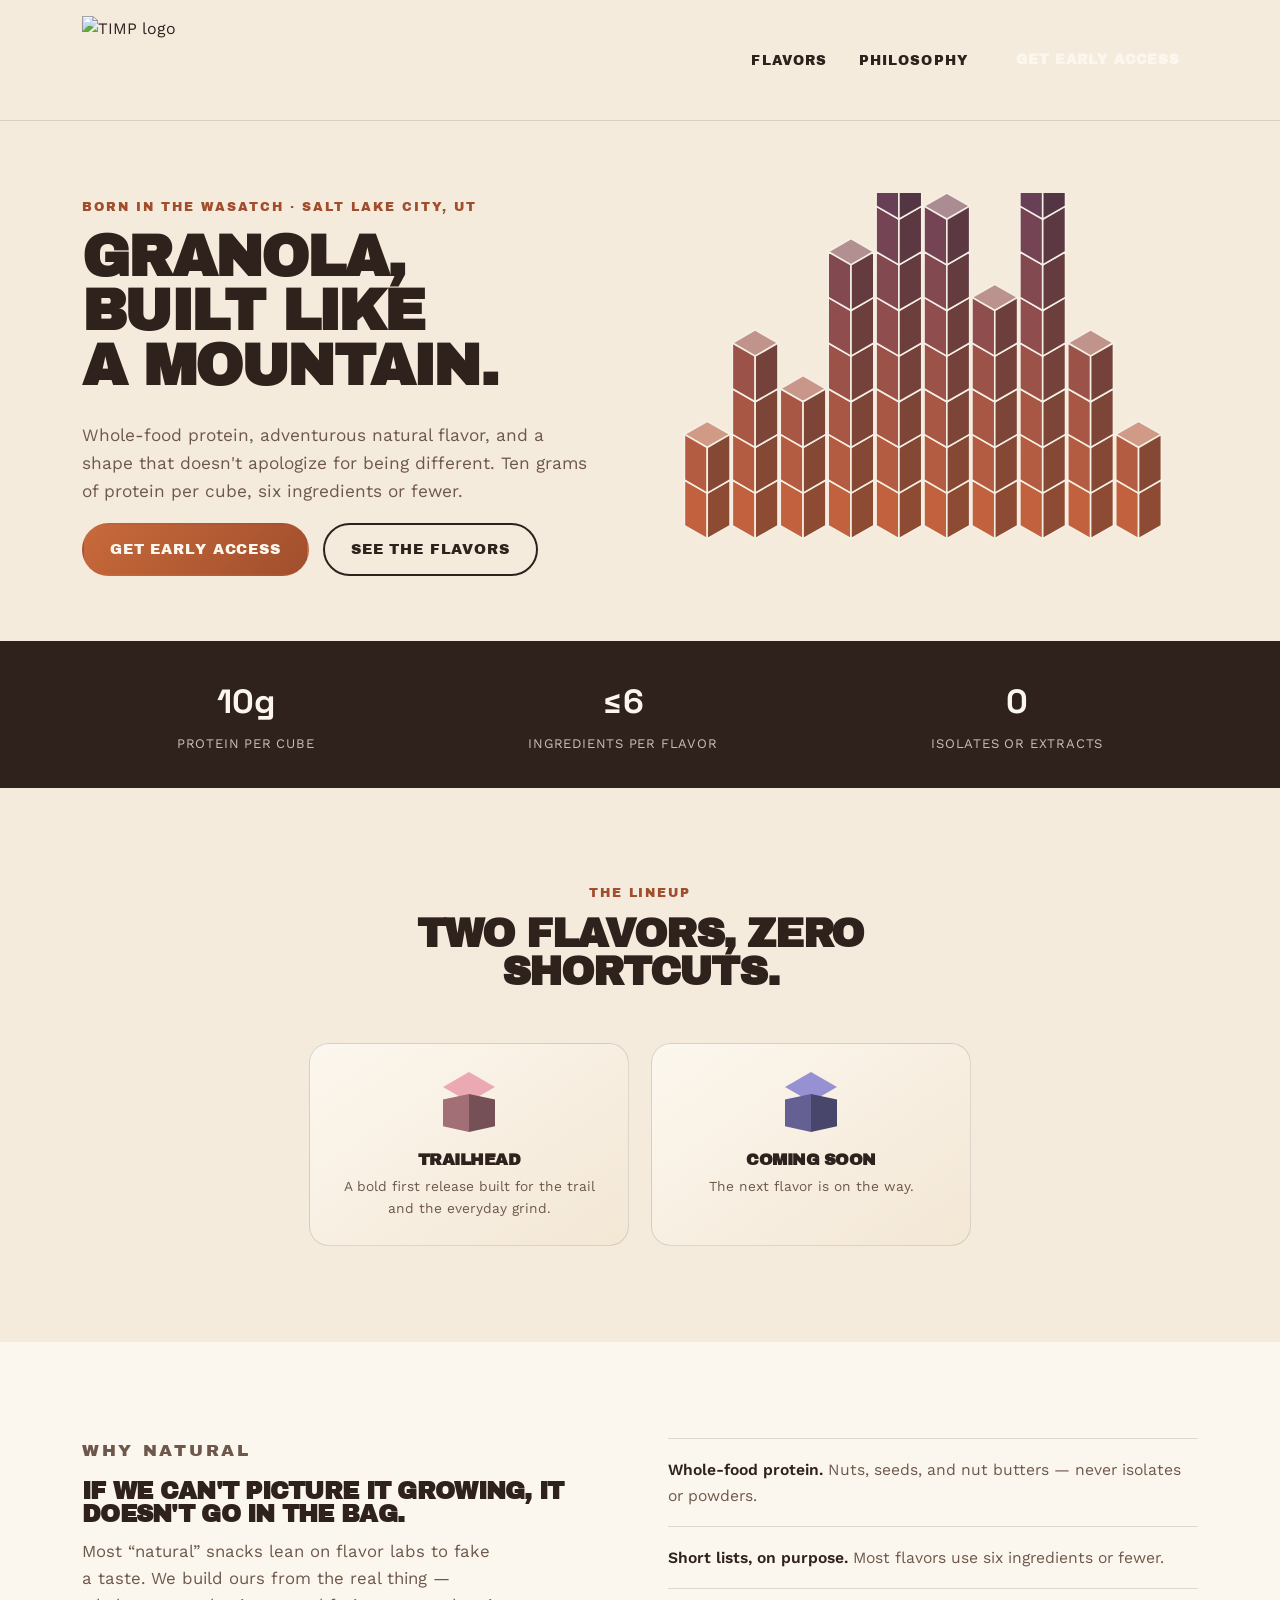
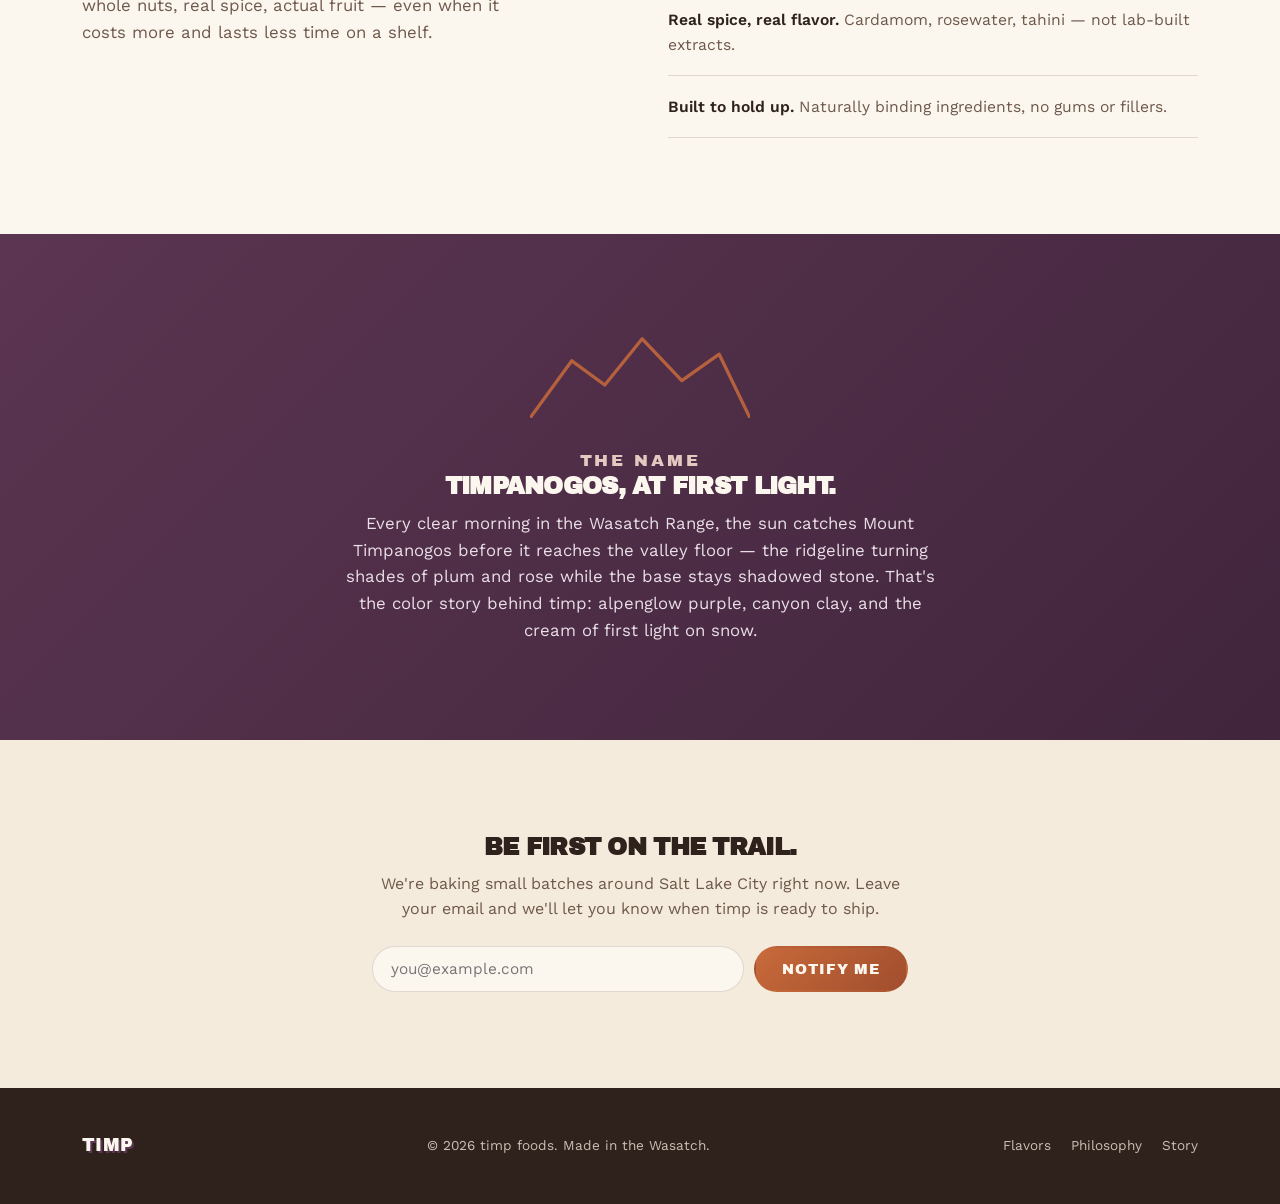
==== index.html @ e6276554 "Add files via upload" ====
<!DOCTYPE html>
<html lang="en">
  <head>
    <meta charset="UTF-8" />
    <meta name="viewport" content="width=device-width, initial-scale=1.0" />
    <title>timp — Natural Protein Granola Cubes</title>
    <meta name="description" content="timp builds bold, whole-food protein granola cubes with simple ingredients and mountain-born flavor." />
    <link rel="preconnect" href="https://fonts.googleapis.com" />
    <link rel="preconnect" href="https://fonts.gstatic.com" crossorigin />
    <link href="https://fonts.googleapis.com/css2?family=Archivo+Black&family=Space+Grotesk:wght@500;600;700&family=Work+Sans:wght@400;500;600&display=swap" rel="stylesheet" />
    <link rel="stylesheet" href="style.css" />
  </head>
  <body>
    <nav class="nav">
      <div class="nav-inner">
        <a href="index.html" class="logo-link" aria-label="TIMP home">
          <img src="assets/images/gallery/LogoWithBack.jpg" alt="TIMP logo" class="site-logo" />
        </a>
        <button class="nav-toggle" id="navToggle" aria-label="Toggle menu" aria-expanded="false">☰</button>
        <ul class="nav-links" id="navLinks">
          <li>
            <button type="button" aria-label="Flavors menu">Flavors</button>
            <div class="nav-dropdown">
              <a href="trailhead.html">Trailhead</a>
              <a href="coming-soon.html">Coming Soon</a>
            </div>
          </li>
          <li><a href="philosophy.html">Philosophy</a></li>
          <li><a href="early-access.html" class="nav-cta">Get Early Access</a></li>
        </ul>
      </div>
    </nav>

    <header class="hero" id="top">
      <div class="hero-inner">
        <div class="hero-copy">
          <p class="eyebrow">Born in the Wasatch · Salt Lake City, UT</p>
          <h1>Granola,<br />built like<br />a mountain.</h1>
          <p class="hero-sub">Whole-food protein, adventurous natural flavor, and a shape that doesn't apologize for being different. Ten grams of protein per cube, six ingredients or fewer.</p>
          <div class="hero-actions">
            <a href="#notify" class="btn btn-primary">Get Early Access</a>
            <a href="#flavors" class="btn btn-ghost">See the Flavors</a>
          </div>
        </div>
        <div class="hero-visual">
          <svg id="mountain-svg" viewBox="0 0 460 340" aria-hidden="true"></svg>
        </div>
      </div>
    </header>

    <section class="stats-strip">
      <div class="wrap">
        <div class="stat">
          <span class="stat-num">10g</span>
          <span class="stat-label">Protein per cube</span>
        </div>
        <div class="stat">
          <span class="stat-num">≤6</span>
          <span class="stat-label">Ingredients per flavor</span>
        </div>
        <div class="stat">
          <span class="stat-num">0</span>
          <span class="stat-label">Isolates or extracts</span>
        </div>
      </div>
    </section>

    <section class="flavors" id="flavors">
      <div class="wrap">
        <p class="eyebrow center reveal">The Lineup</p>
        <h2 class="section-title center reveal">Two flavors, zero shortcuts.</h2>
        <div class="flavor-grid">
          <article class="flavor-card reveal" style="--accent:#b47b84">
            <a href="trailhead.html">
              <div class="iso-cube"><i class="top"></i><i class="left"></i><i class="right"></i></div>
              <h3>Trailhead</h3>
              <p>A bold first release built for the trail and the everyday grind.</p>
            </a>
          </article>
          <article class="flavor-card reveal" style="--accent:#6f6ba3">
            <a href="coming-soon.html">
              <div class="iso-cube"><i class="top"></i><i class="left"></i><i class="right"></i></div>
              <h3>coming soon</h3>
              <p>The next flavor is on the way.</p>
            </a>
          </article>
        </div>
      </div>
    </section>

    <section class="philosophy" id="philosophy">
      <div class="philosophy-inner">
        <div class="philosophy-copy reveal">
          <p class="eyebrow">Why Natural</p>
          <h2>If we can't picture it growing, it doesn't go in the bag.</h2>
          <p>Most “natural” snacks lean on flavor labs to fake a taste. We build ours from the real thing — whole nuts, real spice, actual fruit — even when it costs more and lasts less time on a shelf.</p>
        </div>
        <ul class="philosophy-list reveal">
          <li><strong>Whole-food protein.</strong> Nuts, seeds, and nut butters — never isolates or powders.</li>
          <li><strong>Short lists, on purpose.</strong> Most flavors use six ingredients or fewer.</li>
          <li><strong>Real spice, real flavor.</strong> Cardamom, rosewater, tahini — not lab-built extracts.</li>
          <li><strong>Built to hold up.</strong> Naturally binding ingredients, no gums or fillers.</li>
        </ul>
      </div>
    </section>

    <section class="story" id="story">
      <div class="story-inner reveal">
        <svg class="story-peak" viewBox="0 0 200 80" aria-hidden="true">
          <polyline points="0,80 38,28 68,50 102,8 138,46 172,22 200,80" />
        </svg>
        <p class="eyebrow">The Name</p>
        <h2>Timpanogos, at first light.</h2>
        <p>Every clear morning in the Wasatch Range, the sun catches Mount Timpanogos before it reaches the valley floor — the ridgeline turning shades of plum and rose while the base stays shadowed stone. That's the color story behind timp: alpenglow purple, canyon clay, and the cream of first light on snow.</p>
      </div>
    </section>

    <section class="newsletter" id="notify">
      <div class="newsletter-inner reveal">
        <h2>Be first on the trail.</h2>
        <p>We're baking small batches around Salt Lake City right now. Leave your email and we'll let you know when timp is ready to ship.</p>
        <form id="notify-form">
          <input type="email" required placeholder="you@example.com" aria-label="Email address" id="notify-email" />
          <button type="submit" class="btn btn-primary">Notify Me</button>
        </form>
        <p class="form-success" id="formSuccess" hidden>You're on the list — we'll be in touch.</p>
      </div>
    </section>

    <footer class="footer">
      <div class="footer-inner">
        <span class="wordmark small">TIMP</span>
        <p>© 2026 timp foods. Made in the Wasatch.</p>
        <div class="footer-links">
          <a href="#flavors">Flavors</a>
          <a href="#philosophy">Philosophy</a>
          <a href="#story">Story</a>
        </div>
      </div>
    </footer>

    <script src="script.js"></script>
  </body>
</html>
---- style.css ----
:root {
  --cream: #f4ebdd;
  --cream-soft: #fcf7ee;
  --ink: #2f221d;
  --stone: #6e584c;
  --plum: #5b3551;
  --plum-deep: #41253d;
  --terracotta: #c86a3b;
  --terracotta-deep: #a14e2d;
  --line: rgba(47, 34, 29, 0.14);
  --shadow: rgba(65, 37, 61, 0.16);
  --max: 1180px;
}

* {
  box-sizing: border-box;
}

html {
  scroll-behavior: smooth;
}

body {
  margin: 0;
  background: var(--cream);
  color: var(--ink);
  font-family: "Work Sans", sans-serif;
  font-size: 16px;
  line-height: 1.6;
  -webkit-font-smoothing: antialiased;
}

h1,
h2,
h3 {
  font-family: "Archivo Black", sans-serif;
  margin: 0 0 0.5em;
  line-height: 0.95;
  letter-spacing: -0.03em;
  text-transform: uppercase;
}

p {
  margin: 0 0 1em;
}

a {
  color: inherit;
  text-decoration: none;
}
ul {
  margin: 0;
  padding: 0;
  list-style: none;
}
img,
svg {
  display: block;
  max-width: 100%;
}
a:focus-visible,
button:focus-visible,
input:focus-visible {
  outline: 3px solid var(--plum);
  outline-offset: 3px;
}

.wrap {
  max-width: var(--max);
  margin: 0 auto;
  padding: 0 32px;
}

.page-transition {
  position: fixed;
  inset: 0;
  z-index: 1000;
  pointer-events: none;
  background: linear-gradient(135deg, rgba(245, 239, 228, 0.96), rgba(251, 247, 239, 0.98));
  opacity: 0;
  transition: opacity 0.45s cubic-bezier(0.22, 1, 0.36, 1);
}

.page-transition.is-active {
  opacity: 1;
  pointer-events: auto;
}

.eyebrow {
  font-family: "Archivo Black", sans-serif;
  font-weight: 400;
  font-size: 0.78rem;
  letter-spacing: 0.16em;
  text-transform: uppercase;
  color: var(--terracotta-deep);
  margin: 0 0 0.9em;
}

.eyebrow.center {
  text-align: center;
}

.wordmark {
  font-family: "Archivo Black", sans-serif;
  font-size: 1.5rem;
  letter-spacing: 0.02em;
  color: var(--cream-soft);
  text-shadow: 3px 3px 0 var(--plum);
  display: inline-block;
}

.wordmark.small {
  font-size: 1.1rem;
  text-shadow: 2px 2px 0 var(--plum);
  color: var(--cream-soft);
}

.logo-link {
  display: inline-flex;
  align-items: center;
  background: transparent;
}

.site-logo {
  height: 88px;
  width: auto;
  display: block;
  background: transparent;
  object-fit: contain;
}

.nav {
  position: sticky;
  top: 0;
  z-index: 50;
  background: rgba(244, 235, 221, 0.94);
  backdrop-filter: blur(6px);
  border-bottom: 1px solid var(--line);
}

.nav-inner {
  max-width: var(--max);
  margin: 0 auto;
  padding: 16px 32px;
  display: flex;
  align-items: center;
  justify-content: space-between;
}

.nav-links {
  display: flex;
  align-items: center;
  gap: 28px;
}

.nav-links > li {
  position: relative;
  list-style: none;
}

.nav-links a,
.nav-links button {
  font-family: "Archivo Black", sans-serif;
  font-size: 0.84rem;
  font-weight: 400;
  letter-spacing: 0.08em;
  text-transform: uppercase;
  color: var(--ink);
  padding: 6px 2px;
  border-bottom: 2px solid transparent;
  transition: border-color 0.2s ease;
  background: none;
  border: none;
  cursor: pointer;
}

.nav-links a:hover,
.nav-links > li:hover > button {
  border-color: var(--terracotta);
}

.nav-dropdown {
  position: absolute;
  top: calc(100% + 10px);
  left: 50%;
  transform: translateX(-50%);
  background: var(--cream-soft);
  border: 1px solid var(--line);
  border-radius: 14px;
  padding: 10px 12px;
  display: flex;
  flex-direction: column;
  gap: 8px;
  min-width: 180px;
  box-shadow: 0 14px 30px -18px var(--shadow);
  opacity: 0;
  visibility: hidden;
  transition: opacity 0.2s ease, visibility 0.2s ease;
}

.nav-links > li:hover .nav-dropdown,
.nav-links > li:focus-within .nav-dropdown {
  opacity: 1;
  visibility: visible;
}

.nav-dropdown a {
  display: block;
  padding: 6px 8px;
  border-radius: 8px;
  font-size: 0.76rem;
  letter-spacing: 0.06em;
  white-space: nowrap;
}

.nav-dropdown a:hover {
  background: rgba(200, 106, 59, 0.12);
  border-color: transparent;
}

.nav-cta {
  background: linear-gradient(135deg, var(--terracotta) 0%, var(--terracotta-deep) 100%);
  color: var(--cream-soft) !important;
  padding: 9px 18px !important;
  border-radius: 999px;
  border-bottom: none !important;
  font-weight: 600 !important;
  display: inline-flex;
  align-items: center;
  justify-content: center;
}

.nav-cta:hover {
  background: var(--plum-deep);
}

.nav-toggle {
  display: none;
  background: none;
  border: none;
  font-size: 1.4rem;
  cursor: pointer;
  color: var(--ink);
}

.hero {
  padding: 72px 0 40px;
}

.hero-inner {
  max-width: var(--max);
  margin: 0 auto;
  padding: 0 32px;
  display: grid;
  grid-template-columns: 1.05fr 1fr;
  gap: 40px;
  align-items: center;
}

.hero h1 {
  font-size: clamp(2.4rem, 5vw, 3.6rem);
  font-weight: 700;
  color: var(--ink);
}

.hero-sub {
  font-size: 1.08rem;
  color: var(--stone);
  max-width: 46ch;
}

.hero-actions {
  display: flex;
  gap: 14px;
  flex-wrap: wrap;
  margin-top: 8px;
}

.btn {
  display: inline-block;
  padding: 13px 26px;
  border-radius: 999px;
  font-family: "Archivo Black", sans-serif;
  font-weight: 400;
  font-size: 0.9rem;
  letter-spacing: 0.06em;
  text-transform: uppercase;
  transition: transform 0.15s ease, background 0.2s ease;
  border: 2px solid transparent;
}

.btn:hover {
  transform: translateY(-2px);
}

.btn-primary {
  background: linear-gradient(135deg, var(--terracotta) 0%, var(--terracotta-deep) 100%);
  color: var(--cream-soft);
}

.btn-primary:hover {
  background: var(--plum-deep);
}

.btn-ghost {
  border-color: var(--ink);
  color: var(--ink);
}

.btn-ghost:hover {
  border-color: var(--plum);
  color: var(--plum);
}

.hero-visual {
  position: relative;
}

#mountain-svg {
  width: 100%;
  height: auto;
}

.stats-strip {
  background: var(--ink);
  color: var(--cream-soft);
  padding: 34px 0;
  margin-top: 20px;
}

.stats-strip .wrap {
  display: flex;
  justify-content: space-around;
  flex-wrap: wrap;
  gap: 24px;
  text-align: center;
}

.stat-num {
  display: block;
  font-family: "Space Grotesk", sans-serif;
  font-weight: 700;
  font-size: 2.1rem;
  color: var(--cream-soft);
}

.stat-label {
  display: block;
  font-size: 0.82rem;
  letter-spacing: 0.06em;
  text-transform: uppercase;
  color: #c9bfb2;
  margin-top: 4px;
}

.flavors,
.philosophy,
.story,
.newsletter {
  padding: 96px 0;
}

.section-title {
  font-size: clamp(1.8rem, 3.4vw, 2.5rem);
  max-width: 18ch;
  margin-left: auto;
  margin-right: auto;
}

.section-title.center {
  text-align: center;
}

.flavor-grid {
  margin-top: 52px;
  display: grid;
  grid-template-columns: repeat(2, minmax(240px, 320px));
  gap: 22px;
  justify-content: center;
  align-items: stretch;
}

.flavor-card {
  background: linear-gradient(145deg, var(--cream-soft), #f3e7d5);
  border: 1px solid var(--line);
  border-radius: 20px;
  padding: 28px 20px 26px;
  text-align: center;
  transition: transform 0.25s ease, box-shadow 0.25s ease;
}

.flavor-card:hover {
  transform: translateY(-6px) rotate(-0.4deg);
  box-shadow: 0 18px 30px -18px var(--shadow);
}

.flavor-card a {
  display: block;
  color: inherit;
}

.flavor-card h3 {
  font-size: 1.02rem;
  margin-bottom: 8px;
  color: var(--ink);
}

.flavor-card p {
  font-size: 0.86rem;
  color: var(--stone);
  margin: 0;
}

.iso-cube {
  width: 52px;
  height: 60px;
  position: relative;
  margin: 0 auto 20px;
}

.iso-cube i {
  position: absolute;
  display: block;
  background: var(--accent, var(--terracotta));
}

.iso-cube .top {
  width: 52px;
  height: 30px;
  top: 0;
  left: 0;
  clip-path: polygon(50% 0, 100% 50%, 50% 100%, 0 50%);
  filter: brightness(1.35) saturate(0.85);
}

.iso-cube .left {
  width: 26px;
  height: 38px;
  top: 22px;
  left: 0;
  clip-path: polygon(0 15%, 100% 0, 100% 100%, 0 85%);
  filter: brightness(0.9);
}

.iso-cube .right {
  width: 26px;
  height: 38px;
  top: 22px;
  left: 26px;
  clip-path: polygon(0 0, 100% 15%, 100% 85%, 0 100%);
  filter: brightness(0.65);
}

.philosophy {
  background: var(--cream-soft);
}

.philosophy-inner {
  max-width: var(--max);
  margin: 0 auto;
  padding: 0 32px;
  display: grid;
  grid-template-columns: 1fr 1fr;
  gap: 56px;
  align-items: start;
}

.philosophy-copy p {
  color: var(--stone);
  font-size: 1.05rem;
  max-width: 42ch;
}

.philosophy-list li {
  padding: 18px 0;
  border-top: 1px solid var(--line);
  font-size: 0.98rem;
  color: var(--stone);
}

.philosophy-list li:last-child {
  border-bottom: 1px solid var(--line);
}

.philosophy-list strong {
  color: var(--ink);
  font-weight: 600;
}

.story {
  background: linear-gradient(135deg, var(--plum) 0%, var(--plum-deep) 100%);
  color: var(--cream-soft);
}

.story-inner {
  max-width: 760px;
  margin: 0 auto;
  padding: 0 32px;
  text-align: center;
}

.story .eyebrow {
  color: #e3c9c0;
}

.story h2 {
  color: var(--cream-soft);
}

.story p {
  color: #e9dfe6;
  font-size: 1.05rem;
  max-width: 60ch;
  margin: 0 auto;
}

.story-peak {
  width: 220px;
  margin: 0 auto 30px;
  opacity: 0.85;
}

.story-peak polyline {
  fill: none;
  stroke: var(--terracotta);
  stroke-width: 3;
  stroke-linejoin: round;
  stroke-linecap: round;
}

.newsletter-inner {
  max-width: 600px;
  margin: 0 auto;
  padding: 0 32px;
  text-align: center;
}

.newsletter p {
  color: var(--stone);
}

#notify-form {
  display: flex;
  gap: 10px;
  margin-top: 24px;
  flex-wrap: wrap;
  justify-content: center;
}

#notify-form input {
  flex: 1;
  min-width: 220px;
  padding: 13px 18px;
  border-radius: 999px;
  border: 1px solid var(--line);
  background: var(--cream-soft);
  font-family: inherit;
  font-size: 0.96rem;
  color: var(--ink);
}

.form-success {
  margin-top: 16px;
  color: var(--terracotta-deep);
  font-weight: 600;
}

.footer {
  background: var(--ink);
  color: #c9bfb2;
  padding: 44px 0;
}

.footer-inner {
  max-width: var(--max);
  margin: 0 auto;
  padding: 0 32px;
  display: flex;
  align-items: center;
  justify-content: space-between;
  flex-wrap: wrap;
  gap: 18px;
}

.footer-inner p {
  margin: 0;
  font-size: 0.85rem;
}

.footer-links {
  display: flex;
  gap: 20px;
}

.footer-links a {
  font-size: 0.85rem;
}

.footer-links a:hover {
  color: var(--cream-soft);
}

.reveal {
  opacity: 0;
  transform: translateY(24px);
  transition: opacity 0.7s ease, transform 0.7s ease;
}

.reveal.is-visible {
  opacity: 1;
  transform: none;
}

@media (prefers-reduced-motion: reduce) {
  html {
    scroll-behavior: auto;
  }

  .reveal {
    opacity: 1;
    transform: none;
    transition: none;
  }

  .btn:hover {
    transform: none;
  }
}

@media (max-width: 980px) {
  .hero-inner {
    grid-template-columns: 1fr;
  }

  .hero-visual {
    order: -1;
    max-width: 380px;
    margin: 0 auto;
  }

  .philosophy-inner {
    grid-template-columns: 1fr;
  }

  .flavor-grid {
    grid-template-columns: repeat(3, 1fr);
  }
}

@media (max-width: 720px) {
  .nav-links {
    position: absolute;
    top: 100%;
    left: 0;
    right: 0;
    background: var(--cream);
    flex-direction: column;
    align-items: flex-start;
    padding: 18px 32px 26px;
    border-bottom: 1px solid var(--line);
    display: none;
    gap: 16px;
  }

  .nav-links.open {
    display: flex;
  }

  .nav-toggle {
    display: block;
  }

  .flavor-grid {
    grid-template-columns: repeat(2, 1fr);
  }

  .stats-strip .wrap {
    gap: 30px;
  }
}

@media (max-width: 480px) {
  .flavor-grid {
    grid-template-columns: 1fr;
  }

  .wrap {
    padding: 0 20px;
  }

  .hero-inner,
  .philosophy-inner,
  .story-inner,
  .newsletter-inner,
  .nav-inner,
  .footer-inner {
    padding-left: 20px;
    padding-right: 20px;
  }
}
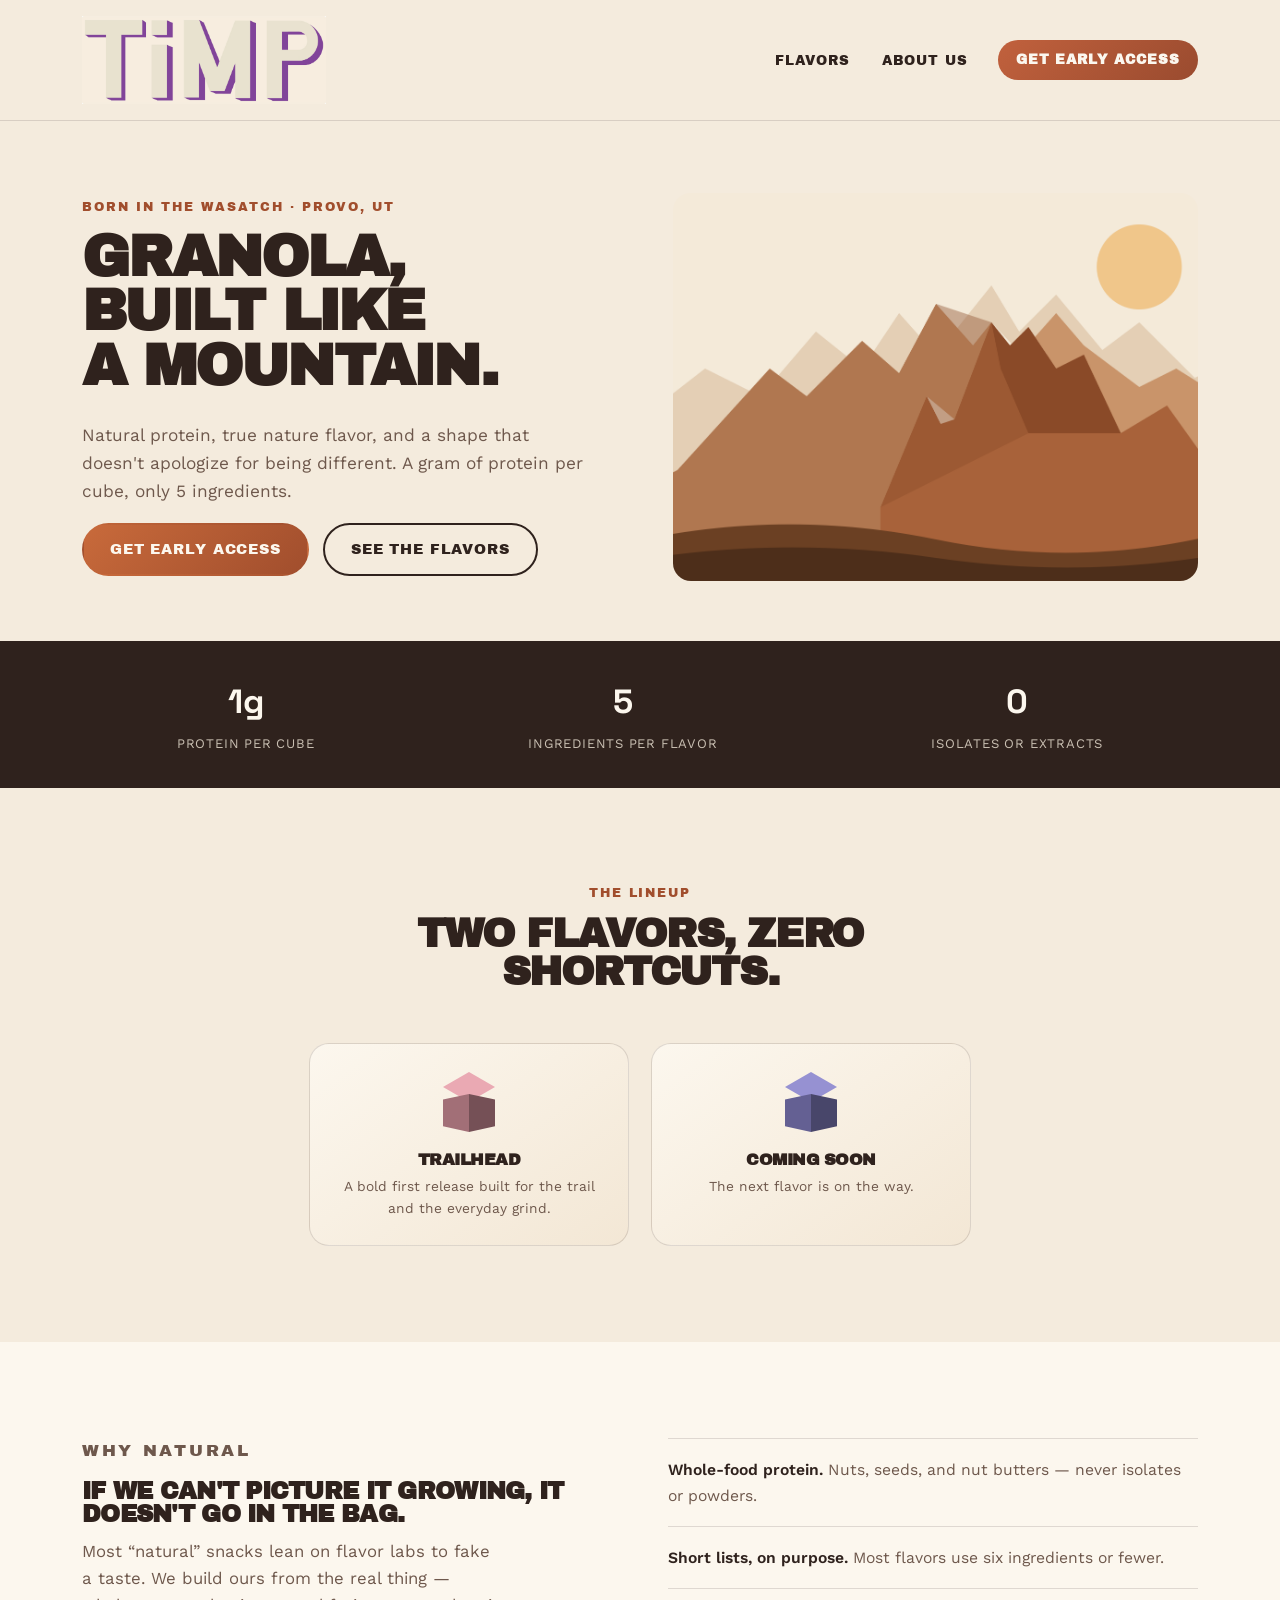
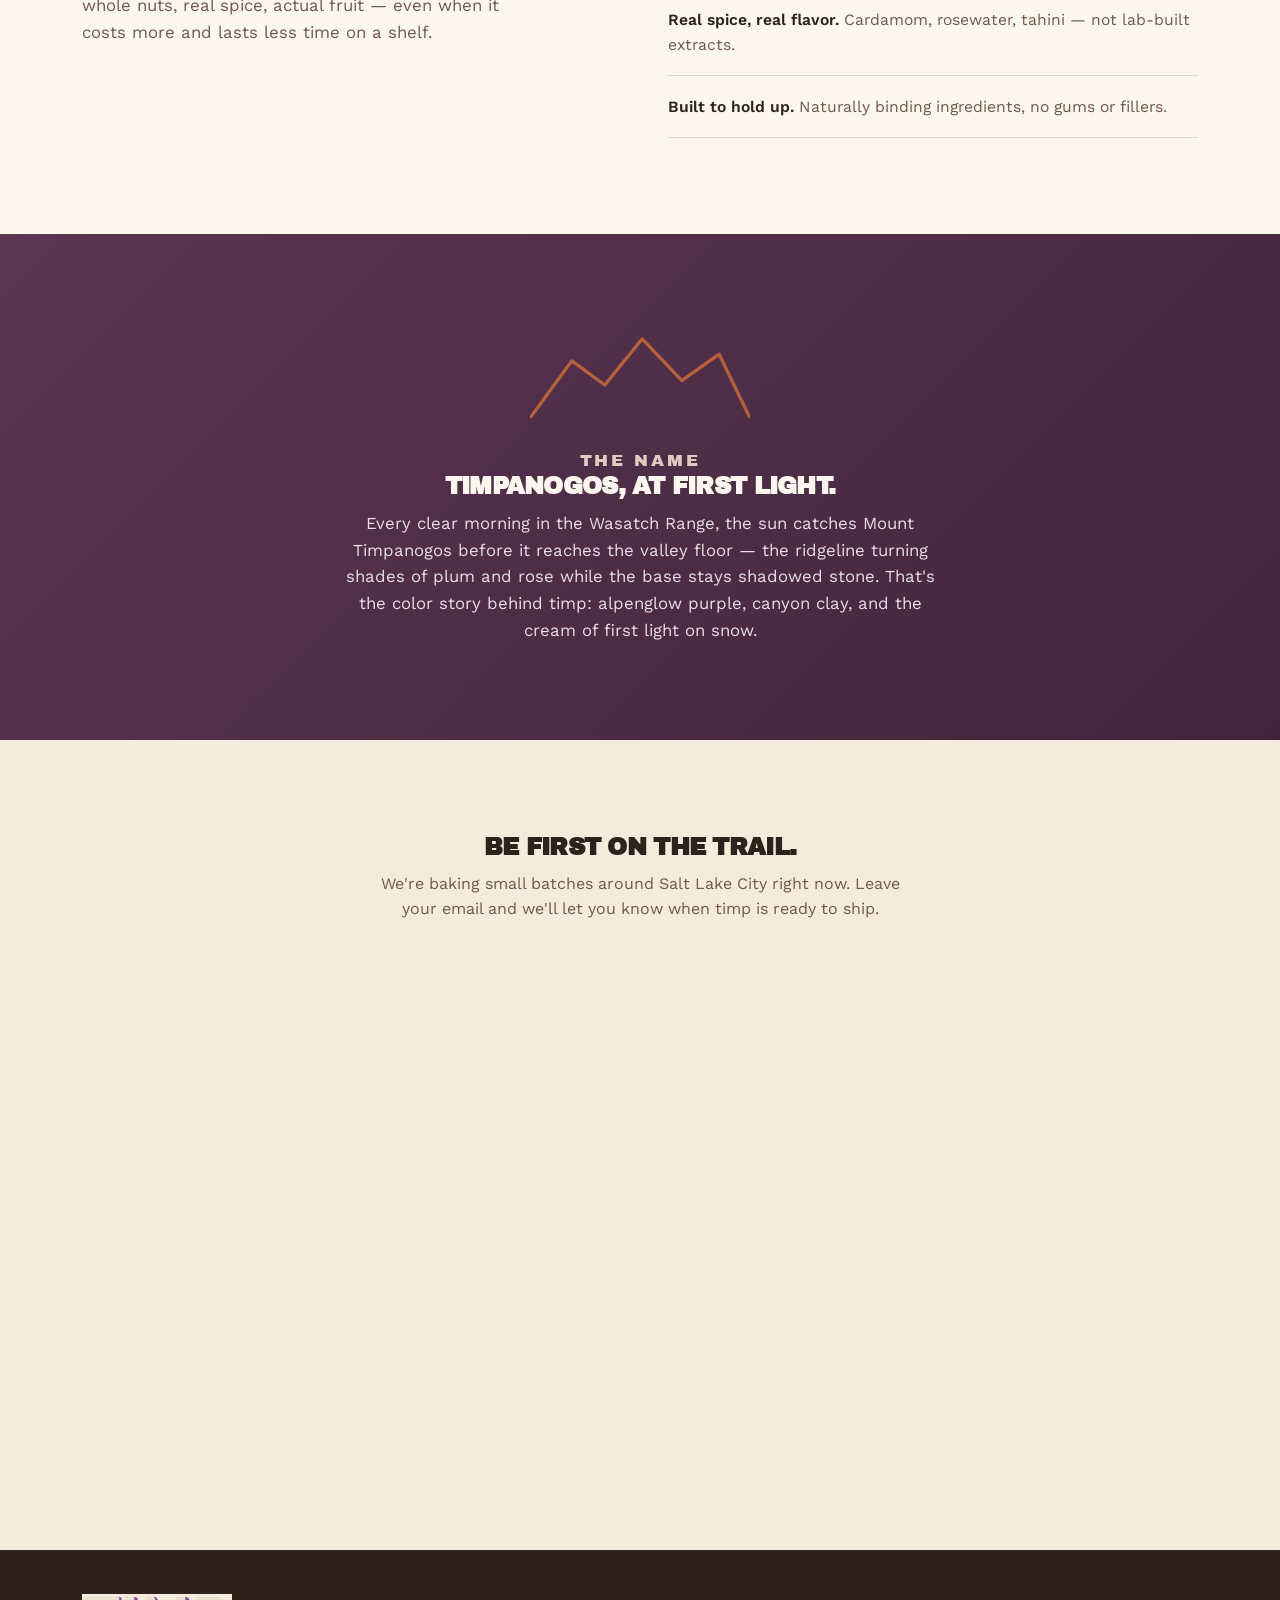
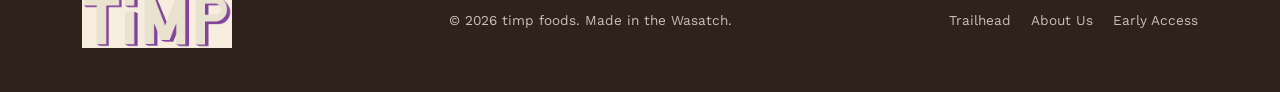
==== commit 7fc40ad1: "Add files via upload" ====
--- a/index.html
+++ b/index.html
@@ -1,22 +1,39 @@
-<!DOCTYPE html>
+<!doctype html>
 <html lang="en">
   <head>
     <meta charset="UTF-8" />
     <meta name="viewport" content="width=device-width, initial-scale=1.0" />
     <title>timp — Natural Protein Granola Cubes</title>
-    <meta name="description" content="timp builds bold, whole-food protein granola cubes with simple ingredients and mountain-born flavor." />
+    <meta
+      name="description"
+      content="timp builds bold, whole-food protein granola cubes with simple ingredients and mountain-born flavor."
+    />
     <link rel="preconnect" href="https://fonts.googleapis.com" />
     <link rel="preconnect" href="https://fonts.gstatic.com" crossorigin />
-    <link href="https://fonts.googleapis.com/css2?family=Archivo+Black&family=Space+Grotesk:wght@500;600;700&family=Work+Sans:wght@400;500;600&display=swap" rel="stylesheet" />
-    <link rel="stylesheet" href="style.css" />
+    <link
+      href="https://fonts.googleapis.com/css2?family=Archivo+Black&family=Space+Grotesk:wght@500;600;700&family=Work+Sans:wght@400;500;600&display=swap"
+      rel="stylesheet"
+    />
+    <link rel="stylesheet" href="assets/css/style.css" />
   </head>
   <body>
     <nav class="nav">
       <div class="nav-inner">
         <a href="index.html" class="logo-link" aria-label="TIMP home">
-          <img src="assets/images/gallery/LogoWithBack.jpg" alt="TIMP logo" class="site-logo" />
+          <img
+            src="./assets/images/gallery/LogoWithBack.jpg"
+            alt="TIMP logo"
+            class="site-logo"
+          />
         </a>
-        <button class="nav-toggle" id="navToggle" aria-label="Toggle menu" aria-expanded="false">☰</button>
+        <button
+          class="nav-toggle"
+          id="navToggle"
+          aria-label="Toggle menu"
+          aria-expanded="false"
+        >
+          ☰
+        </button>
         <ul class="nav-links" id="navLinks">
           <li>
             <button type="button" aria-label="Flavors menu">Flavors</button>
@@ -25,8 +42,10 @@
               <a href="coming-soon.html">Coming Soon</a>
             </div>
           </li>
-          <li><a href="philosophy.html">Philosophy</a></li>
-          <li><a href="early-access.html" class="nav-cta">Get Early Access</a></li>
+          <li><a href="about-us.html">About Us</a></li>
+          <li>
+            <a href="early-access.html" class="nav-cta">Get Early Access</a>
+          </li>
         </ul>
       </div>
     </nav>
@@ -34,16 +53,26 @@
     <header class="hero" id="top">
       <div class="hero-inner">
         <div class="hero-copy">
-          <p class="eyebrow">Born in the Wasatch · Salt Lake City, UT</p>
+          <p class="eyebrow">Born in the Wasatch · Provo, UT</p>
           <h1>Granola,<br />built like<br />a mountain.</h1>
-          <p class="hero-sub">Whole-food protein, adventurous natural flavor, and a shape that doesn't apologize for being different. Ten grams of protein per cube, six ingredients or fewer.</p>
+          <p class="hero-sub">
+            Natural protein, true nature flavor, and a shape that
+            doesn't apologize for being different. A gram of protein per
+            cube, only 5 ingredients.
+          </p>
           <div class="hero-actions">
             <a href="#notify" class="btn btn-primary">Get Early Access</a>
             <a href="#flavors" class="btn btn-ghost">See the Flavors</a>
           </div>
         </div>
         <div class="hero-visual">
-          <svg id="mountain-svg" viewBox="0 0 460 340" aria-hidden="true"></svg>
+          <div class="hero-illustration" id="mountain-illustration-wrap">
+            <img
+              id="mountain-illustration"
+              src="./assets/images/gallery/mount_timpanogos_illustration.png"
+              alt="Illustration of Mount Timpanogos"
+            />
+          </div>
         </div>
       </div>
     </header>
@@ -51,11 +80,11 @@
     <section class="stats-strip">
       <div class="wrap">
         <div class="stat">
-          <span class="stat-num">10g</span>
+          <span class="stat-num">1g</span>
           <span class="stat-label">Protein per cube</span>
         </div>
         <div class="stat">
-          <span class="stat-num">≤6</span>
+          <span class="stat-num">5</span>
           <span class="stat-label">Ingredients per flavor</span>
         </div>
         <div class="stat">
@@ -68,18 +97,26 @@
     <section class="flavors" id="flavors">
       <div class="wrap">
         <p class="eyebrow center reveal">The Lineup</p>
-        <h2 class="section-title center reveal">Two flavors, zero shortcuts.</h2>
+        <h2 class="section-title center reveal">
+          Two flavors, zero shortcuts.
+        </h2>
         <div class="flavor-grid">
-          <article class="flavor-card reveal" style="--accent:#b47b84">
+          <article class="flavor-card reveal" style="--accent: #b47b84">
             <a href="trailhead.html">
-              <div class="iso-cube"><i class="top"></i><i class="left"></i><i class="right"></i></div>
+              <div class="iso-cube">
+                <i class="top"></i><i class="left"></i><i class="right"></i>
+              </div>
               <h3>Trailhead</h3>
-              <p>A bold first release built for the trail and the everyday grind.</p>
+              <p>
+                A bold first release built for the trail and the everyday grind.
+              </p>
             </a>
           </article>
-          <article class="flavor-card reveal" style="--accent:#6f6ba3">
+          <article class="flavor-card reveal" style="--accent: #6f6ba3">
             <a href="coming-soon.html">
-              <div class="iso-cube"><i class="top"></i><i class="left"></i><i class="right"></i></div>
+              <div class="iso-cube">
+                <i class="top"></i><i class="left"></i><i class="right"></i>
+              </div>
               <h3>coming soon</h3>
               <p>The next flavor is on the way.</p>
             </a>
@@ -93,13 +130,29 @@
         <div class="philosophy-copy reveal">
           <p class="eyebrow">Why Natural</p>
           <h2>If we can't picture it growing, it doesn't go in the bag.</h2>
-          <p>Most “natural” snacks lean on flavor labs to fake a taste. We build ours from the real thing — whole nuts, real spice, actual fruit — even when it costs more and lasts less time on a shelf.</p>
+          <p>
+            Most “natural” snacks lean on flavor labs to fake a taste. We build
+            ours from the real thing — whole nuts, real spice, actual fruit —
+            even when it costs more and lasts less time on a shelf.
+          </p>
         </div>
         <ul class="philosophy-list reveal">
-          <li><strong>Whole-food protein.</strong> Nuts, seeds, and nut butters — never isolates or powders.</li>
-          <li><strong>Short lists, on purpose.</strong> Most flavors use six ingredients or fewer.</li>
-          <li><strong>Real spice, real flavor.</strong> Cardamom, rosewater, tahini — not lab-built extracts.</li>
-          <li><strong>Built to hold up.</strong> Naturally binding ingredients, no gums or fillers.</li>
+          <li>
+            <strong>Whole-food protein.</strong> Nuts, seeds, and nut butters —
+            never isolates or powders.
+          </li>
+          <li>
+            <strong>Short lists, on purpose.</strong> Most flavors use six
+            ingredients or fewer.
+          </li>
+          <li>
+            <strong>Real spice, real flavor.</strong> Cardamom, rosewater,
+            tahini — not lab-built extracts.
+          </li>
+          <li>
+            <strong>Built to hold up.</strong> Naturally binding ingredients, no
+            gums or fillers.
+          </li>
         </ul>
       </div>
     </section>
@@ -111,34 +164,61 @@
         </svg>
         <p class="eyebrow">The Name</p>
         <h2>Timpanogos, at first light.</h2>
-        <p>Every clear morning in the Wasatch Range, the sun catches Mount Timpanogos before it reaches the valley floor — the ridgeline turning shades of plum and rose while the base stays shadowed stone. That's the color story behind timp: alpenglow purple, canyon clay, and the cream of first light on snow.</p>
+        <p>
+          Every clear morning in the Wasatch Range, the sun catches Mount
+          Timpanogos before it reaches the valley floor — the ridgeline turning
+          shades of plum and rose while the base stays shadowed stone. That's
+          the color story behind timp: alpenglow purple, canyon clay, and the
+          cream of first light on snow.
+        </p>
       </div>
     </section>
 
     <section class="newsletter" id="notify">
       <div class="newsletter-inner reveal">
         <h2>Be first on the trail.</h2>
-        <p>We're baking small batches around Salt Lake City right now. Leave your email and we'll let you know when timp is ready to ship.</p>
-        <form id="notify-form">
-          <input type="email" required placeholder="you@example.com" aria-label="Email address" id="notify-email" />
-          <button type="submit" class="btn btn-primary">Notify Me</button>
-        </form>
-        <p class="form-success" id="formSuccess" hidden>You're on the list — we'll be in touch.</p>
+        <p>
+          We're baking small batches around Salt Lake City right now. Leave your
+          email and we'll let you know when timp is ready to ship.
+        </p>
+        <iframe
+          id="early-access-iframe"
+          src="https://docs.google.com/forms/d/e/1FAIpQLSfeDyH7NZkZVsuk_cM3lHuc6BqyBCorw8DBZTgqYloHPkEe4w/viewform?embedded=true"
+          width="100%"
+          height="420"
+          frameborder="0"
+          marginheight="0"
+          marginwidth="0"
+          title="TIMP early access signup"
+          style="
+            max-width: 640px;
+            border: 0;
+            border-radius: 18px;
+            margin: 24px auto 0;
+          "
+          >Loading…</iframe
+        >
       </div>
     </section>
 
     <footer class="footer">
       <div class="footer-inner">
-        <span class="wordmark small">TIMP</span>
+        <a href="index.html" class="footer-brand" aria-label="TIMP home">
+          <img
+            src="./assets/images/gallery/LogoWithBack.jpg"
+            alt="TIMP logo"
+            class="footer-logo"
+          />
+        </a>
         <p>© 2026 timp foods. Made in the Wasatch.</p>
         <div class="footer-links">
-          <a href="#flavors">Flavors</a>
-          <a href="#philosophy">Philosophy</a>
-          <a href="#story">Story</a>
+          <a href="trailhead.html">Trailhead</a>
+          <a href="about-us.html">About Us</a>
+          <a href="early-access.html">Early Access</a>
         </div>
       </div>
     </footer>
 
-    <script src="script.js"></script>
+    <script src="assets/js/script.js"></script>
   </body>
 </html>
--- a/assets/css/style.css
+++ b/assets/css/style.css
@@ -0,0 +1,753 @@
+:root {
+  --cream: #f4ebdd;
+  --cream-soft: #fcf7ee;
+  --ink: #2f221d;
+  --stone: #6e584c;
+  --plum: #5b3551;
+  --plum-deep: #41253d;
+  --terracotta: #c86a3b;
+  --terracotta-deep: #a14e2d;
+  --line: rgba(47, 34, 29, 0.14);
+  --shadow: rgba(65, 37, 61, 0.16);
+  --max: 1180px;
+}
+
+* {
+  box-sizing: border-box;
+}
+
+html {
+  scroll-behavior: smooth;
+}
+
+body {
+  margin: 0;
+  background: var(--cream);
+  color: var(--ink);
+  font-family: "Work Sans", sans-serif;
+  font-size: 16px;
+  line-height: 1.6;
+  -webkit-font-smoothing: antialiased;
+}
+
+h1,
+h2,
+h3 {
+  font-family: "Archivo Black", sans-serif;
+  margin: 0 0 0.5em;
+  line-height: 0.95;
+  letter-spacing: -0.03em;
+  text-transform: uppercase;
+}
+
+p {
+  margin: 0 0 1em;
+}
+
+a {
+  color: inherit;
+  text-decoration: none;
+}
+ul {
+  margin: 0;
+  padding: 0;
+  list-style: none;
+}
+img,
+svg {
+  display: block;
+  max-width: 100%;
+}
+a:focus-visible,
+button:focus-visible,
+input:focus-visible {
+  outline: 3px solid var(--plum);
+  outline-offset: 3px;
+}
+
+.wrap {
+  max-width: var(--max);
+  margin: 0 auto;
+  padding: 0 32px;
+}
+
+.page-transition {
+  position: fixed;
+  inset: 0;
+  z-index: 1000;
+  pointer-events: none;
+  background: linear-gradient(135deg, rgba(245, 239, 228, 0.96), rgba(251, 247, 239, 0.98));
+  opacity: 0;
+  transition: opacity 0.45s cubic-bezier(0.22, 1, 0.36, 1);
+}
+
+.page-transition.is-active {
+  opacity: 1;
+  pointer-events: auto;
+}
+
+.eyebrow {
+  font-family: "Archivo Black", sans-serif;
+  font-weight: 400;
+  font-size: 0.78rem;
+  letter-spacing: 0.16em;
+  text-transform: uppercase;
+  color: var(--terracotta-deep);
+  margin: 0 0 0.9em;
+}
+
+.eyebrow.center {
+  text-align: center;
+}
+
+.wordmark {
+  font-family: "Archivo Black", sans-serif;
+  font-size: 1.5rem;
+  letter-spacing: 0.02em;
+  color: var(--cream-soft);
+  text-shadow: 3px 3px 0 var(--plum);
+  display: inline-block;
+}
+
+.wordmark.small {
+  font-size: 1.1rem;
+  text-shadow: 2px 2px 0 var(--plum);
+  color: var(--cream-soft);
+}
+
+.logo-link {
+  display: inline-flex;
+  align-items: center;
+  background: transparent;
+}
+
+.site-logo {
+  height: 88px;
+  width: auto;
+  display: block;
+  background: transparent;
+  object-fit: contain;
+  max-width: 100%;
+}
+
+@media (max-width: 720px) {
+  .site-logo {
+    height: 64px;
+  }
+}
+
+@media (max-width: 480px) {
+  .site-logo {
+    height: 52px;
+  }
+}
+
+.nav {
+  position: sticky;
+  top: 0;
+  z-index: 50;
+  background: rgba(244, 235, 221, 0.94);
+  backdrop-filter: blur(6px);
+  border-bottom: 1px solid var(--line);
+}
+
+.nav-inner {
+  max-width: var(--max);
+  margin: 0 auto;
+  padding: 16px 32px;
+  display: flex;
+  align-items: center;
+  justify-content: space-between;
+}
+
+.nav-links {
+  display: flex;
+  align-items: center;
+  gap: 28px;
+}
+
+.nav-links > li {
+  position: relative;
+  list-style: none;
+}
+
+.nav-links a,
+.nav-links button {
+  font-family: "Archivo Black", sans-serif;
+  font-size: 0.84rem;
+  font-weight: 400;
+  letter-spacing: 0.08em;
+  text-transform: uppercase;
+  color: var(--ink);
+  padding: 6px 2px;
+  border-bottom: 2px solid transparent;
+  transition: border-color 0.2s ease;
+  background: none;
+  border: none;
+  cursor: pointer;
+}
+
+.nav-links a:hover,
+.nav-links > li:hover > button {
+  border-color: ;
+}
+
+.nav-dropdown {
+  position: absolute;
+  top: calc(100% + 10px);
+  left: 50%;
+  transform: translateX(-50%);
+  background: var(--cream-soft);
+  border: 1px solid var(--line);
+  border-radius: 14px;
+  padding: 10px 12px;
+  display: flex;
+  flex-direction: column;
+  gap: 8px;
+  min-width: 180px;
+  box-shadow: 0 14px 30px -18px var(--shadow);
+  opacity: 0;
+  visibility: hidden;
+  transition: opacity 0.2s ease, visibility 0.2s ease;
+}
+
+.nav-links > li:hover .nav-dropdown,
+.nav-links > li:focus-within .nav-dropdown {
+  opacity: 1;
+  visibility: visible;
+}
+
+.nav-dropdown a {
+  display: block;
+  padding: 6px 8px;
+  border-radius: 8px;
+  font-size: 0.76rem;
+  letter-spacing: 0.06em;
+  white-space: nowrap;
+}
+
+.nav-dropdown a:hover {
+  background: rgba(200, 106, 59, 0.12);
+  border-color: transparent;
+}
+
+.nav-cta {
+  background: linear-gradient(135deg, #C1613D 0%, #9A4B2F 100%) !important;
+  color: #FBF7EF !important;
+  padding: 9px 18px !important;
+  border-radius: 999px !important;
+  border-bottom: none !important;
+  font-weight: 600 !important;
+  display: inline-flex !important;
+  align-items: center !important;
+  justify-content: center !important;
+}
+
+.nav-cta:hover {
+  background: var(--terracotta-deep) !important;
+  color: var(--cream-soft) !important;
+}
+
+.nav-toggle {
+  display: none;
+  background: none;
+  border: none;
+  font-size: 1.4rem;
+  cursor: pointer;
+  color: var(--ink);
+}
+
+.hero {
+  padding: 72px 0 40px;
+}
+
+.hero-inner {
+  max-width: var(--max);
+  margin: 0 auto;
+  padding: 0 32px;
+  display: grid;
+  grid-template-columns: 1.05fr 1fr;
+  gap: 40px;
+  align-items: center;
+}
+
+.hero h1 {
+  font-size: clamp(2.4rem, 5vw, 3.6rem);
+  font-weight: 700;
+  color: var(--ink);
+}
+
+.hero-sub {
+  font-size: 1.08rem;
+  color: var(--stone);
+  max-width: 46ch;
+}
+
+.hero-actions {
+  display: flex;
+  gap: 14px;
+  flex-wrap: wrap;
+  margin-top: 8px;
+}
+
+.btn {
+  display: inline-block;
+  padding: 13px 26px;
+  border-radius: 999px;
+  font-family: "Archivo Black", sans-serif;
+  font-weight: 400;
+  font-size: 0.9rem;
+  letter-spacing: 0.06em;
+  text-transform: uppercase;
+  transition: transform 0.15s ease, background 0.2s ease;
+  border: 2px solid transparent;
+}
+
+.btn:hover {
+  transform: translateY(-2px);
+}
+
+.btn-primary {
+  background: linear-gradient(135deg, var(--terracotta) 0%, var(--terracotta-deep) 100%);
+  color: var(--cream-soft);
+}
+
+.btn-primary:hover {
+  background: var(--plum-deep);
+}
+
+.btn-ghost {
+  border-color: var(--ink);
+  color: var(--ink);
+}
+
+.btn-ghost:hover {
+  border-color: var(--plum);
+  color: var(--plum);
+}
+
+.hero-visual {
+  position: relative;
+}
+
+.hero-illustration {
+  position: relative;
+  width: 100%;
+  aspect-ratio: 46 / 34;
+  border-radius: 18px;
+  overflow: hidden;
+}
+
+#mountain-illustration {
+  width: 100%;
+  height: auto;
+  min-height: 100%;
+  object-fit: cover;
+  opacity: 0;
+  transition: opacity 0.35s ease;
+}
+
+.hero-illustration.is-complete #mountain-illustration {
+  opacity: 1;
+}
+
+.hero-illustration-tile {
+  position: absolute;
+  opacity: 0;
+  transition: opacity 0.5s ease;
+}
+
+.stats-strip {
+  background: var(--ink);
+  color: var(--cream-soft);
+  padding: 34px 0;
+  margin-top: 20px;
+}
+
+.stats-strip .wrap {
+  display: flex;
+  justify-content: space-around;
+  flex-wrap: wrap;
+  gap: 24px;
+  text-align: center;
+}
+
+.stat-num {
+  display: block;
+  font-family: "Space Grotesk", sans-serif;
+  font-weight: 700;
+  font-size: 2.1rem;
+  color: var(--cream-soft);
+}
+
+.stat-label {
+  display: block;
+  font-size: 0.82rem;
+  letter-spacing: 0.06em;
+  text-transform: uppercase;
+  color: #c9bfb2;
+  margin-top: 4px;
+}
+
+.flavors,
+.philosophy,
+.story,
+.newsletter {
+  padding: 96px 0;
+}
+
+.section-title {
+  font-size: clamp(1.8rem, 3.4vw, 2.5rem);
+  max-width: 18ch;
+  margin-left: auto;
+  margin-right: auto;
+}
+
+.section-title.center {
+  text-align: center;
+}
+
+.flavor-grid {
+  margin-top: 52px;
+  display: grid;
+  grid-template-columns: repeat(2, minmax(240px, 320px));
+  gap: 22px;
+  justify-content: center;
+  align-items: stretch;
+}
+
+.flavor-card {
+  background: linear-gradient(145deg, var(--cream-soft), #f3e7d5);
+  border: 1px solid var(--line);
+  border-radius: 20px;
+  padding: 28px 20px 26px;
+  text-align: center;
+  transition: transform 0.25s ease, box-shadow 0.25s ease;
+}
+
+.flavor-card:hover {
+  transform: translateY(-6px) rotate(-0.4deg);
+  box-shadow: 0 18px 30px -18px var(--shadow);
+}
+
+.flavor-card a {
+  display: block;
+  color: inherit;
+}
+
+.flavor-card h3 {
+  font-size: 1.02rem;
+  margin-bottom: 8px;
+  color: var(--ink);
+}
+
+.flavor-card p {
+  font-size: 0.86rem;
+  color: var(--stone);
+  margin: 0;
+}
+
+.iso-cube {
+  width: 52px;
+  height: 60px;
+  position: relative;
+  margin: 0 auto 20px;
+}
+
+.iso-cube i {
+  position: absolute;
+  display: block;
+  background: var(--accent, var(--terracotta));
+}
+
+.iso-cube .top {
+  width: 52px;
+  height: 30px;
+  top: 0;
+  left: 0;
+  clip-path: polygon(50% 0, 100% 50%, 50% 100%, 0 50%);
+  filter: brightness(1.35) saturate(0.85);
+}
+
+.iso-cube .left {
+  width: 26px;
+  height: 38px;
+  top: 22px;
+  left: 0;
+  clip-path: polygon(0 15%, 100% 0, 100% 100%, 0 85%);
+  filter: brightness(0.9);
+}
+
+.iso-cube .right {
+  width: 26px;
+  height: 38px;
+  top: 22px;
+  left: 26px;
+  clip-path: polygon(0 0, 100% 15%, 100% 85%, 0 100%);
+  filter: brightness(0.65);
+}
+
+.philosophy {
+  background: var(--cream-soft);
+}
+
+.philosophy-inner {
+  max-width: var(--max);
+  margin: 0 auto;
+  padding: 0 32px;
+  display: grid;
+  grid-template-columns: 1fr 1fr;
+  gap: 56px;
+  align-items: start;
+}
+
+.philosophy-copy p {
+  color: var(--stone);
+  font-size: 1.05rem;
+  max-width: 42ch;
+}
+
+.philosophy-list li {
+  padding: 18px 0;
+  border-top: 1px solid var(--line);
+  font-size: 0.98rem;
+  color: var(--stone);
+}
+
+.philosophy-list li:last-child {
+  border-bottom: 1px solid var(--line);
+}
+
+.philosophy-list strong {
+  color: var(--ink);
+  font-weight: 600;
+}
+
+.story {
+  background: linear-gradient(135deg, var(--plum) 0%, var(--plum-deep) 100%);
+  color: var(--cream-soft);
+}
+
+.story-inner {
+  max-width: 760px;
+  margin: 0 auto;
+  padding: 0 32px;
+  text-align: center;
+}
+
+.story .eyebrow {
+  color: #e3c9c0;
+}
+
+.story h2 {
+  color: var(--cream-soft);
+}
+
+.story p {
+  color: #e9dfe6;
+  font-size: 1.05rem;
+  max-width: 60ch;
+  margin: 0 auto;
+}
+
+.story-peak {
+  width: 220px;
+  margin: 0 auto 30px;
+  opacity: 0.85;
+}
+
+.story-peak polyline {
+  fill: none;
+  stroke: var(--terracotta);
+  stroke-width: 3;
+  stroke-linejoin: round;
+  stroke-linecap: round;
+}
+
+.newsletter-inner {
+  max-width: 600px;
+  margin: 0 auto;
+  padding: 0 32px;
+  text-align: center;
+}
+
+.newsletter p {
+  color: var(--stone);
+}
+
+#notify-form {
+  display: flex;
+  gap: 10px;
+  margin-top: 24px;
+  flex-wrap: wrap;
+  justify-content: center;
+}
+
+#notify-form input {
+  flex: 1;
+  min-width: 220px;
+  padding: 13px 18px;
+  border-radius: 999px;
+  border: 1px solid var(--line);
+  background: var(--cream-soft);
+  font-family: inherit;
+  font-size: 0.96rem;
+  color: var(--ink);
+}
+
+.form-success {
+  margin-top: 16px;
+  color: var(--terracotta-deep);
+  font-weight: 600;
+}
+
+.footer {
+  background: var(--ink);
+  color: #c9bfb2;
+  padding: 44px 0;
+  margin-top: 64px;
+}
+
+.footer-inner {
+  max-width: var(--max);
+  margin: 0 auto;
+  padding: 0 32px;
+  display: flex;
+  align-items: center;
+  justify-content: space-between;
+  flex-wrap: wrap;
+  gap: 18px;
+}
+
+.footer-brand {
+  display: inline-flex;
+  align-items: center;
+}
+
+.footer-logo {
+  height: 54px;
+  width: auto;
+  object-fit: contain;
+  display: block;
+}
+
+.footer-inner p {
+  margin: 0;
+  font-size: 0.85rem;
+}
+
+.footer-links {
+  display: flex;
+  gap: 20px;
+}
+
+.footer-links a {
+  font-size: 0.85rem;
+}
+
+.footer-links a:hover {
+  color: var(--cream-soft);
+}
+
+.reveal {
+  opacity: 0;
+  transform: translateY(24px);
+  transition: opacity 0.7s ease, transform 0.7s ease;
+}
+
+.reveal.is-visible {
+  opacity: 1;
+  transform: none;
+}
+
+@media (prefers-reduced-motion: reduce) {
+  html {
+    scroll-behavior: auto;
+  }
+
+  .reveal {
+    opacity: 1;
+    transform: none;
+    transition: none;
+  }
+
+  .btn:hover {
+    transform: none;
+  }
+}
+
+@media (max-width: 980px) {
+  .hero-inner {
+    grid-template-columns: 1fr;
+  }
+
+  .hero-visual {
+    order: -1;
+    max-width: 380px;
+    margin: 0 auto;
+  }
+
+  .philosophy-inner {
+    grid-template-columns: 1fr;
+  }
+
+  .flavor-grid {
+    grid-template-columns: repeat(3, 1fr);
+  }
+}
+
+@media (max-width: 720px) {
+  .nav-links {
+    position: absolute;
+    top: 100%;
+    left: 0;
+    right: 0;
+    background: var(--cream);
+    flex-direction: column;
+    align-items: flex-start;
+    padding: 18px 32px 26px;
+    border-bottom: 1px solid var(--line);
+    display: none;
+    gap: 16px;
+  }
+
+  .nav-links.open {
+    display: flex;
+  }
+
+  .nav-toggle {
+    display: block;
+  }
+
+  .flavor-grid {
+    grid-template-columns: repeat(2, 1fr);
+  }
+
+  .stats-strip .wrap {
+    gap: 30px;
+  }
+}
+
+@media (max-width: 480px) {
+  .flavor-grid {
+    grid-template-columns: 1fr;
+  }
+
+  .wrap {
+    padding: 0 20px;
+  }
+
+  .hero-inner,
+  .philosophy-inner,
+  .story-inner,
+  .newsletter-inner,
+  .nav-inner,
+  .footer-inner {
+    padding-left: 20px;
+    padding-right: 20px;
+  }
+
+  .footer-logo {
+    height: 40px;
+  }
+}
